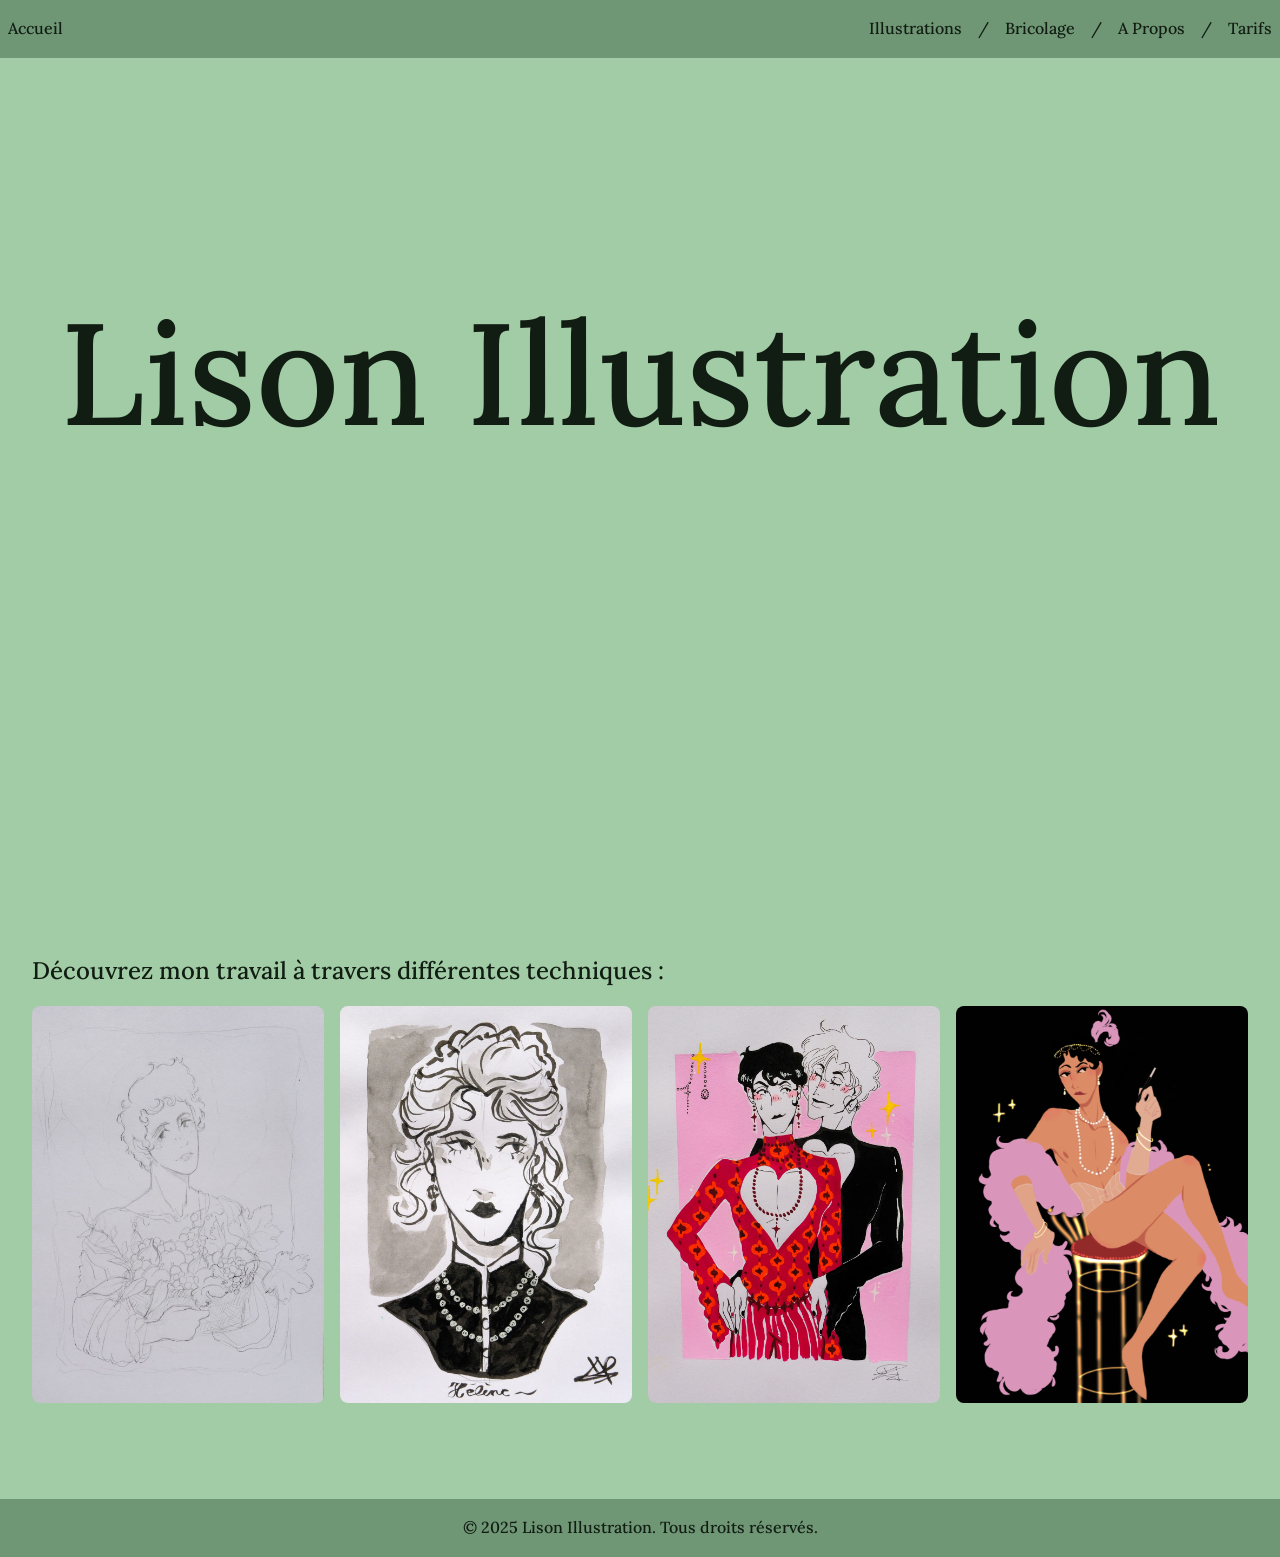
==== index.html @ 09799fcd "Update index.html" ====
<!DOCTYPE html>
<html lang="fr">
<head>
    <meta charset="UTF-8">
    <meta name="viewport" content="width=device-width, initial-scale=1.0">
    <title>Lison Illustration</title>
    <link rel="stylesheet" href="accueil.css">
    <link rel="preconnect" href="https://fonts.googleapis.com">
    <link rel="preconnect" href="https://fonts.gstatic.com" crossorigin>
    <link href="https://fonts.googleapis.com/css2?family=Lora:ital,wght@0,400..700;1,400..700&family=Moon+Dance&display=swap" rel="stylesheet">
</head>
<body>
    <div class="topnav" id="header">
        <a href="index.html" class="lora-normal" aria-label="Accueil">Accueil</a>
        <a href="tarifs.html" class="split lora-normal">Tarifs</a>
        <a class="split slash lora-normal">/</a>
        <a href="a_propos.html" class="split lora-normal">A Propos</a>
        <a class="split slash lora-normal">/</a>
        <a href="bricolage.html" class="split lora-normal">Bricolage</a>
        <a class="split slash lora-normal">/</a>
        <a href="illustrations.html" class="split lora-normal">Illustrations</a>
    </div>

    <section id="accueil">
        <h2 class="lora-normal">Lison Illustration</h2>
    </section>

    <section id="quelques_dessins">
        <h2 class="lora-normal">Découvrez mon travail à travers différentes techniques :</h2>
        <div class="gallery">
            <div class="container">
                <img src="image/croquis/caravage.jpg">
                <a href="/illustrations.html#croquis" class="overlay">
                    <div class="text moon-dance-regular">Croquis</div>
                </a>
            </div>
            <div class="container">
                <img href="/illustrations.html#encres" src="image/encres/helene_2.jpg">
                <a href="/illustrations.html#encres" class="overlay">
                    <div class="text moon-dance-regular">Encres</div>
                </a>
            </div>
            <div class="container">
                <img href="/illustrations.html#peintures" src="image/peintures/fond_rose.jpg">
                <a href="/illustrations.html#peintures" class="overlay">
                    <div class="text moon-dance-regular">Peintures</div>
                </a>
            </div>
            <div class="container">
                <img href="/illustrations.html#digitaux" src="image/digitaux/cabaret.png">
                <a href="/illustrations.html#digitaux" class="overlay">
                    <div class="text moon-dance-regular">Digitaux</div>
                </a>
            </div>
        </div>
    </section>

    <footer>
        <p class="lora-normal">&copy; 2025 Lison Illustration. Tous droits réservés.</p>
    </footer>

    <script src="header.js"></script>
</body>
</html>
---- accueil.css ----
/* Reset de base */
* {
    margin: 0;
    padding: 0;
    box-sizing: border-box;
    
}

body {
    font-family: Arial, sans-serif;
    line-height: 1.6;
    color: #111d13;
    background-color: #a1cca5;
    overflow-x: hidden;
}

.topnav {
    background-color: #709775;
    position: fixed;
    left: 0;
    right: 0;
    top: 0;
    transition: top 0.3s;
    transition-delay: 0.2s;
    z-index:1;
}
.topnav.hidden {
    top: -80px;
}
  .topnav a {
    float: left;
    text-align: center;
    padding: 1em 0.5em;
    text-decoration: none;
    font-size: 1em;
    color: #111d13
  }
  .topnav a:hover {
    background-color: #415d43;
  } 
  .topnav a.slash:hover {
    background-color: #709775;
  } 
  .topnav a.split {
    float: right;
}

.moon-dance-regular {
    font-family: "Moon Dance", sans-serif;
    font-weight: 500;
    font-style: normal;
}

.lora-normal {
    font-family: "Lora", serif;
    font-optical-sizing: auto;
    font-weight: 500;
    font-style: normal;
  }  



section {
    padding: 2rem;
    margin: 1rem 0;
}

#accueil {
    background-color: #a1cca5;
    font-size: 6em;
    text-align: center;
    line-height: 4.5;
}
#quelques_dessins{
    margin-top: 12em;
}
.gallery {
    display: grid;
    grid-template-columns: repeat(auto-fit, minmax(200px, 1fr));
    gap: 1rem;
    margin-top:1rem;
}
.container {
    position: relative;
    width: 100%;

}

.overlay {
    position: absolute;
    top: 0;
    bottom: 0;
    left: 0;
    right: 0;
    height: 100%;
    width: 100%;
    opacity: 0;
    transition: .5s ease;
    background-color:#415d43;
    border-radius: 8px;

}

.container:hover .overlay {
    opacity: 1;
    transition: .0s ease;

}

.gallery img {
    width: 100%;
    height: 100%;
    border-radius: 8px;

}

.text {
    position:absolute;
    top: 50%;
    left: 50%;
    transform: translate(-50%,-50%);
    color:#a1cca5;
    font-size: 3em;
}

footer {
    background-color: #709775;
    color: #111d13;
    text-align: center;
    padding: 1rem 0;
    margin-top: 4rem;
}
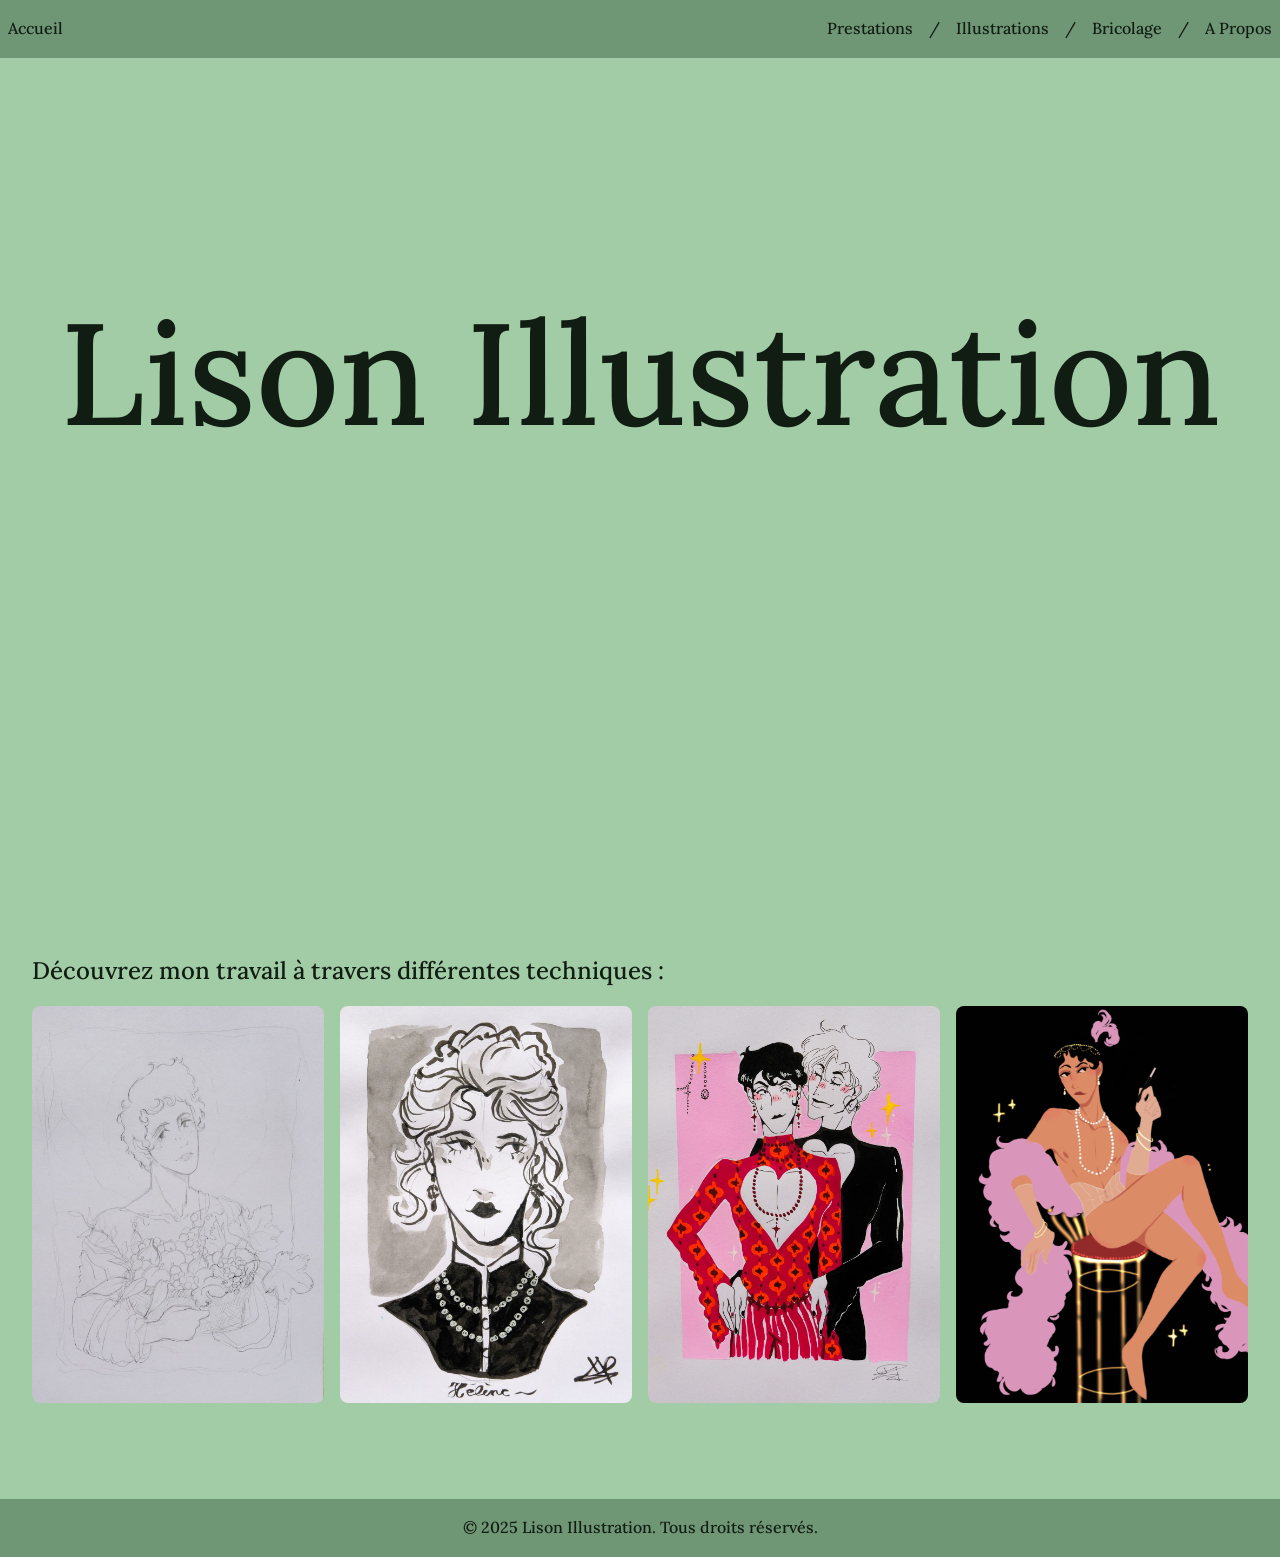
==== commit 206872e6: "Update index.html" ====
--- a/index.html
+++ b/index.html
@@ -4,6 +4,7 @@
     <meta charset="UTF-8">
     <meta name="viewport" content="width=device-width, initial-scale=1.0">
     <title>Lison Illustration</title>
+    <link rel="stylesheet" href="/style.css">
     <link rel="stylesheet" href="accueil.css">
     <link rel="preconnect" href="https://fonts.googleapis.com">
     <link rel="preconnect" href="https://fonts.gstatic.com" crossorigin>
@@ -11,44 +12,48 @@
 </head>
 <body>
     <div class="topnav" id="header">
-        <a href="index.html" class="lora-normal" aria-label="Accueil">Accueil</a>
-        <a href="tarifs.html" class="split lora-normal">Tarifs</a>
-        <a class="split slash lora-normal">/</a>
-        <a href="a_propos.html" class="split lora-normal">A Propos</a>
-        <a class="split slash lora-normal">/</a>
-        <a href="bricolage.html" class="split lora-normal">Bricolage</a>
-        <a class="split slash lora-normal">/</a>
-        <a href="illustrations.html" class="split lora-normal">Illustrations</a>
+        <a href="/" class="lora-normal bouton_accueil" aria-label="Accueil">Accueil</a>
+        <div class="menu">
+            <a href="javascript:void(0);" class="icon split" onclick="toggleMenu()">&#9776;</a>
+            <a href="/a_propos" class="split lora-normal">A Propos</a>
+            <a class="split slash lora-normal">/</a>
+            <a href="/bricolages" class="split lora-normal">Bricolage</a>
+            <a class="split slash lora-normal">/</a>
+            <a href="/illustrations" class="split lora-normal">Illustrations</a>
+            <a class="split slash lora-normal">/</a>
+            <a href="/prestations" class="split lora-normal">Prestations</a>
+        </div>
+        
     </div>
 
     <section id="accueil">
-        <h2 class="lora-normal">Lison Illustration</h2>
+        <h2 class="lora-normal lison">Lison Illustration</h2>
     </section>
 
     <section id="quelques_dessins">
         <h2 class="lora-normal">Découvrez mon travail à travers différentes techniques :</h2>
         <div class="gallery">
             <div class="container">
-                <img src="image/croquis/caravage.jpg">
-                <a href="/illustrations.html#croquis" class="overlay">
+                <img src="/image/croquis/caravage.jpg">
+                <a href="/illustrations#croquis" class="overlay">
                     <div class="text moon-dance-regular">Croquis</div>
                 </a>
             </div>
             <div class="container">
-                <img href="/illustrations.html#encres" src="image/encres/helene_2.jpg">
-                <a href="/illustrations.html#encres" class="overlay">
+                <img href="/illustrations#encres" src="/image/encres/helene_2.jpg">
+                <a href="/illustrations#encres" class="overlay">
                     <div class="text moon-dance-regular">Encres</div>
                 </a>
             </div>
             <div class="container">
-                <img href="/illustrations.html#peintures" src="image/peintures/fond_rose.jpg">
-                <a href="/illustrations.html#peintures" class="overlay">
+                <img href="/illustrations#peintures" src="/image/peintures/fond_rose.jpg">
+                <a href="/illustrations#peintures" class="overlay">
                     <div class="text moon-dance-regular">Peintures</div>
                 </a>
             </div>
             <div class="container">
-                <img href="/illustrations.html#digitaux" src="image/digitaux/cabaret.png">
-                <a href="/illustrations.html#digitaux" class="overlay">
+                <img href="/illustrations#digitaux" src="/image/digitaux/cabaret.png">
+                <a href="/illustrations#digitaux" class="overlay">
                     <div class="text moon-dance-regular">Digitaux</div>
                 </a>
             </div>
@@ -59,6 +64,6 @@
         <p class="lora-normal">&copy; 2025 Lison Illustration. Tous droits réservés.</p>
     </footer>
 
-    <script src="header.js"></script>
+    <script src="/header.js"></script>
 </body>
 </html>
--- a/style.css
+++ b/style.css
@@ -0,0 +1,95 @@
+* {
+    margin: 0;
+    padding: 0;
+    box-sizing: border-box;
+    
+}
+
+body {
+    font-family: Arial, sans-serif;
+    line-height: 1.6;
+    color: #111d13;
+    background-color: #a1cca5;
+    overflow-x: hidden;
+}
+.menu {
+    justify-content:center;
+}
+.topnav {
+    background-color: #709775;
+    position: fixed;
+    left: 0;
+    right: 0;
+    top: 0;
+    justify-content:center;
+    transition: top 0.3s;
+    transition-delay: 0.2s;
+    z-index:1;
+}
+.topnav.hidden {
+    top: -80px;
+}
+  .topnav a {
+    float: left;
+    text-align: center;
+    padding: 1em 0.5em;
+    text-decoration: none;
+    font-size: 1em;
+    color: #111d13
+  }
+  .topnav a:hover {
+    background-color: #415d43;
+  } 
+  .topnav a.slash:hover {
+    background-color: #709775;
+  } 
+  .topnav a.split {
+    float: right;
+}
+.topnav a.icon {
+    display : none;
+}
+
+.moon-dance-regular {
+    font-family: "Moon Dance", sans-serif;
+    font-weight: 500;
+    font-style: normal;
+}
+
+.lora-normal {
+    font-family: "Lora", serif;
+    font-optical-sizing: auto;
+    font-weight: 500;
+    font-style: normal;
+  }
+
+@media (max-width: 768px) {
+    .menu a {
+        display: none; /* Masquer les liens sauf l'icône hamburger */
+    }
+    .topnav a.icon {
+        display: block; /* Afficher l'icône hamburger */
+        float: right;
+    }
+    .menu.responsive a {
+        display: block; /* Afficher les liens en mode responsive */
+        text-align: left;
+    }
+    .bouton_accueil.responsive_accueil {
+        display: none;
+    }
+}
+@media (max-width: 480px) {
+    .menu a:not(:first-child) {
+        padding-top:1.81em;
+        font-size: 0.75em;
+    }
+}
+
+footer {
+    background-color: #709775;
+    color: #111d13;
+    text-align: center;
+    padding: 1rem 0;
+    margin-top: 4rem;
+}
--- a/accueil.css
+++ b/accueil.css
@@ -1,65 +1,3 @@
-/* Reset de base */
-* {
-    margin: 0;
-    padding: 0;
-    box-sizing: border-box;
-    
-}
-
-body {
-    font-family: Arial, sans-serif;
-    line-height: 1.6;
-    color: #111d13;
-    background-color: #a1cca5;
-    overflow-x: hidden;
-}
-
-.topnav {
-    background-color: #709775;
-    position: fixed;
-    left: 0;
-    right: 0;
-    top: 0;
-    transition: top 0.3s;
-    transition-delay: 0.2s;
-    z-index:1;
-}
-.topnav.hidden {
-    top: -80px;
-}
-  .topnav a {
-    float: left;
-    text-align: center;
-    padding: 1em 0.5em;
-    text-decoration: none;
-    font-size: 1em;
-    color: #111d13
-  }
-  .topnav a:hover {
-    background-color: #415d43;
-  } 
-  .topnav a.slash:hover {
-    background-color: #709775;
-  } 
-  .topnav a.split {
-    float: right;
-}
-
-.moon-dance-regular {
-    font-family: "Moon Dance", sans-serif;
-    font-weight: 500;
-    font-style: normal;
-}
-
-.lora-normal {
-    font-family: "Lora", serif;
-    font-optical-sizing: auto;
-    font-weight: 500;
-    font-style: normal;
-  }  
-
-
-
 section {
     padding: 2rem;
     margin: 1rem 0;
@@ -114,6 +52,52 @@
 
 }
 
+@media (max-width: 768px) {
+   .gallery {
+        grid-template-columns: repeat(2, 1fr);
+    }
+    section{
+        margin:0rem;
+    }
+    .lison {
+        margin-top: 2em;
+        margin-bottom: 0;
+        font-size: 0.5em;
+    }
+    #acceuil {
+        margin-top: 0;
+        font-size: 0.1em;
+        line-height: 0;
+    }
+    #quelques_dessins{
+        margin-top:0.2em;
+        font-size: 0.7em;
+    }
+}
+@media (max-width: 480px) {
+    .gallery {
+        grid-template-columns: repeat(2, 1fr);
+    
+    }
+    section{
+        margin:0em;
+        margin-top: 0em;
+        padding: 0.5em;
+        padding-top: 0;
+        padding-bottom: 0;
+    }
+    .lison {
+        font-size: 0.3em;
+    }
+    #acceuil {
+        font-size: 0.1em;
+        line-height: 0;
+    }
+    #quelques_dessins{
+        margin-top: 0em;
+    }
+}
+
 .text {
     position:absolute;
     top: 50%;
@@ -122,11 +106,3 @@
     color:#a1cca5;
     font-size: 3em;
 }
-
-footer {
-    background-color: #709775;
-    color: #111d13;
-    text-align: center;
-    padding: 1rem 0;
-    margin-top: 4rem;
-}
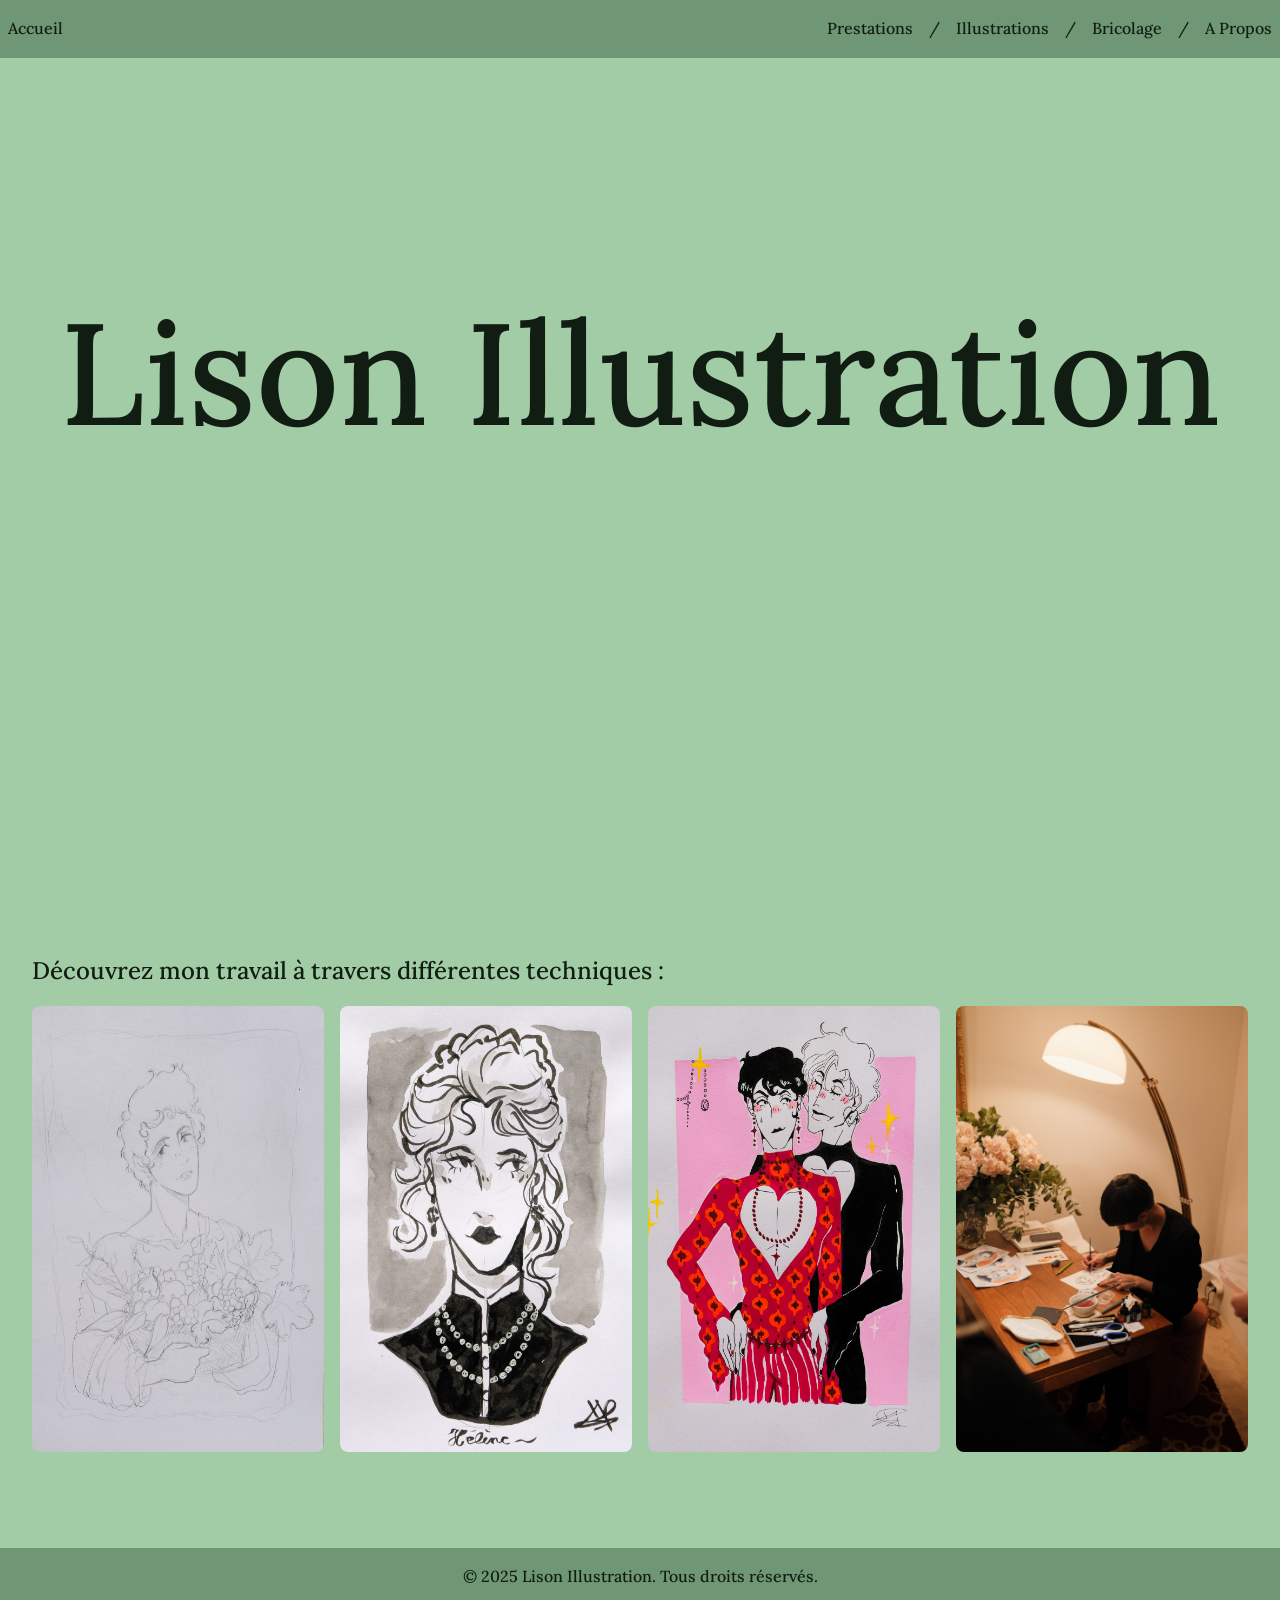
==== commit 98f58421: "Update index.html" ====
--- a/index.html
+++ b/index.html
@@ -52,8 +52,8 @@
                 </a>
             </div>
             <div class="container">
-                <img href="/illustrations#digitaux" src="/image/digitaux/cabaret.png">
-                <a href="/illustrations#digitaux" class="overlay">
+                <img href="/prestations" src="/image/prestations/rouvenat/2.jpg">
+                <a href="/prestations" class="overlay">
                     <div class="text moon-dance-regular">Digitaux</div>
                 </a>
             </div>
